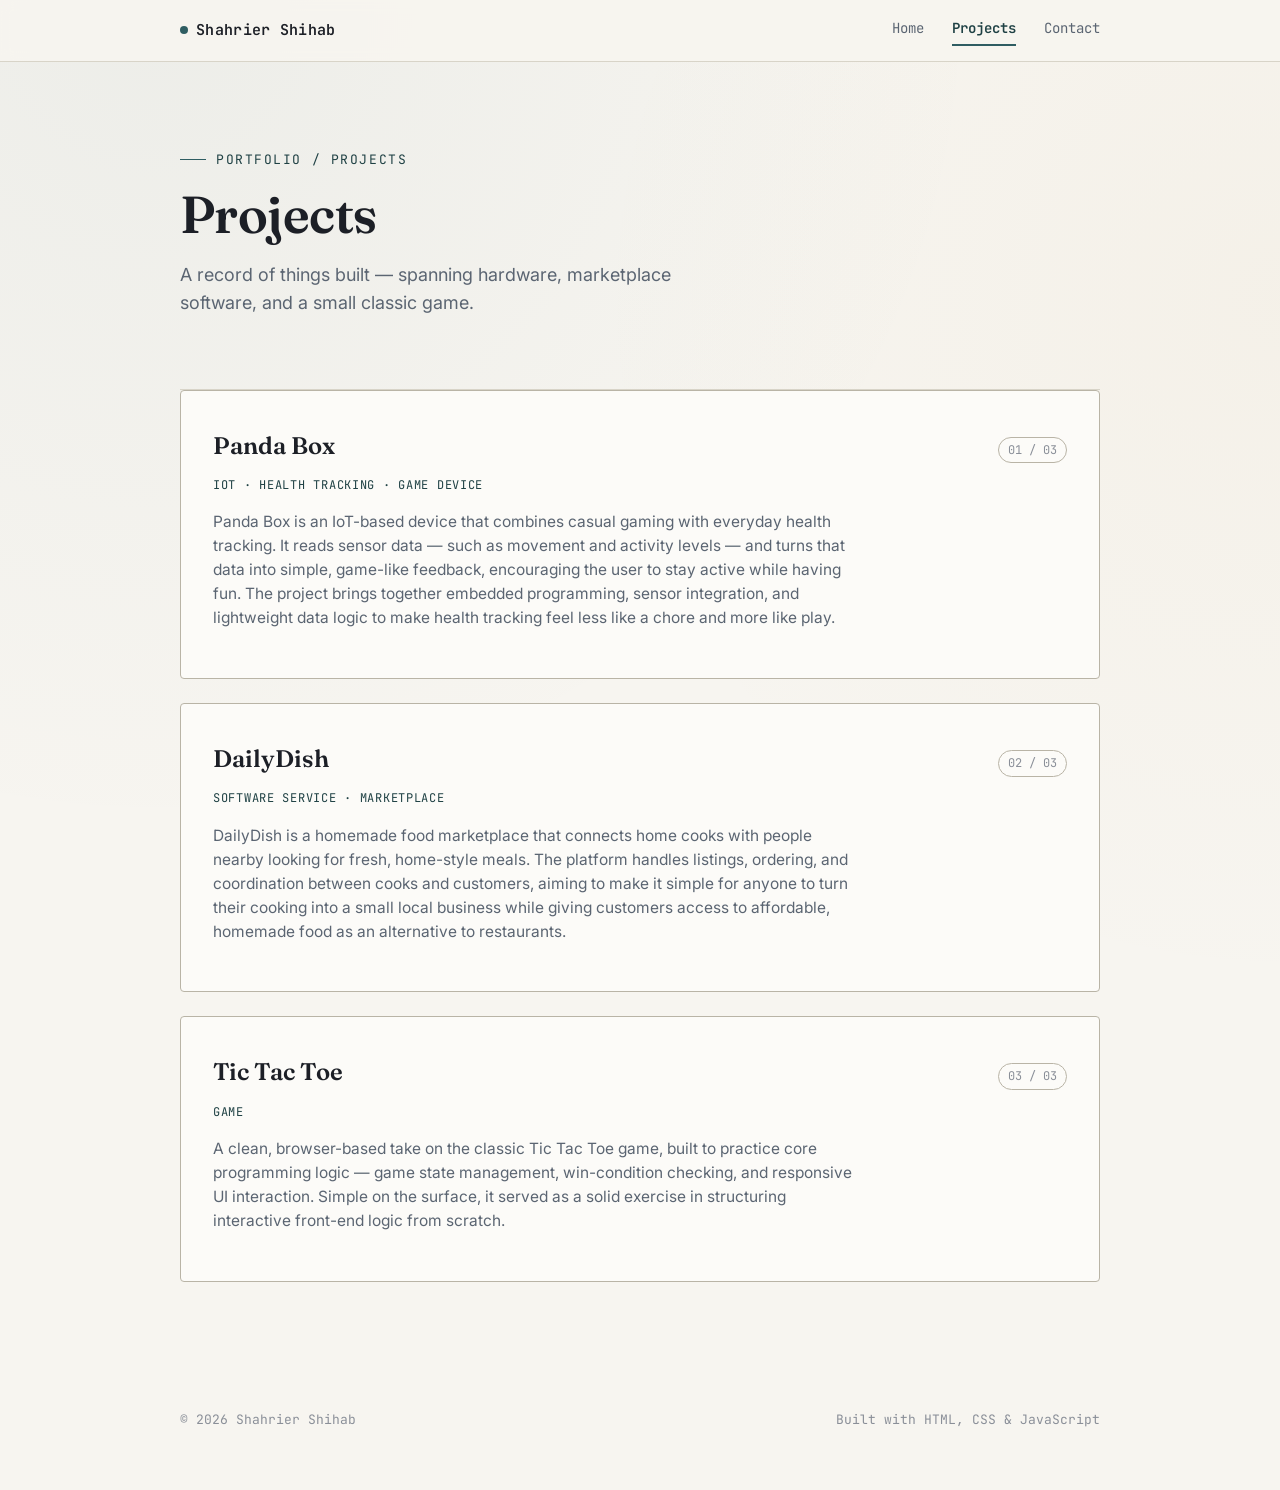
==== projects.html @ 8d582273 "Add files via upload" ====
<!DOCTYPE html>
<html lang="en">
<head>
<meta charset="UTF-8">
<meta name="viewport" content="width=device-width, initial-scale=1.0">
<title>Projects — Shahrier Shihab</title>
<meta name="description" content="Projects by Shahrier Shihab, including Panda Box, DailyDish, and Tic Tac Toe.">
<link rel="stylesheet" href="style.css">
</head>
<body>

<header class="site-header">
  <div class="wrap nav-row">
    <div class="brand"><span class="dot"></span>Shahrier Shihab</div>
    <nav class="links">
      <a href="index.html">Home</a>
      <a href="projects.html" class="active">Projects</a>
      <a href="index.html#contact">Contact</a>
    </nav>
  </div>
</header>

<main>

  <section class="hero wrap" style="padding-bottom: 40px;">
    <p class="eyebrow">Portfolio / Projects</p>
    <h1 class="name" style="font-size: clamp(34px, 5vw, 52px);">Projects</h1>
    <p class="tagline">A record of things built — spanning hardware, marketplace software, and a small classic game.</p>
  </section>

  <section class="section wrap" id="panda-box" style="border-bottom: none; padding-top: 0;">

    <div class="project-card">
      <div class="project-card-head">
        <h3 class="project-title">Panda Box</h3>
        <span class="project-id">01 / 03</span>
      </div>
      <p class="project-kind">IoT · Health Tracking · Game Device</p>
      <p class="project-desc">
        Panda Box is an IoT-based device that combines casual gaming with everyday health tracking. It reads
        sensor data — such as movement and activity levels — and turns that data into simple, game-like feedback,
        encouraging the user to stay active while having fun. The project brings together embedded programming,
        sensor integration, and lightweight data logic to make health tracking feel less like a chore and more
        like play.
      </p>
    </div>

    <div class="project-card" id="dailydish">
      <div class="project-card-head">
        <h3 class="project-title">DailyDish</h3>
        <span class="project-id">02 / 03</span>
      </div>
      <p class="project-kind">Software Service · Marketplace</p>
      <p class="project-desc">
        DailyDish is a homemade food marketplace that connects home cooks with people nearby looking for
        fresh, home-style meals. The platform handles listings, ordering, and coordination between cooks and
        customers, aiming to make it simple for anyone to turn their cooking into a small local business while
        giving customers access to affordable, homemade food as an alternative to restaurants.
      </p>
    </div>

    <div class="project-card" id="tic-tac-toe">
      <div class="project-card-head">
        <h3 class="project-title">Tic Tac Toe</h3>
        <span class="project-id">03 / 03</span>
      </div>
      <p class="project-kind">Game</p>
      <p class="project-desc">
        A clean, browser-based take on the classic Tic Tac Toe game, built to practice core programming logic —
        game state management, win-condition checking, and responsive UI interaction. Simple on the surface, it
        served as a solid exercise in structuring interactive front-end logic from scratch.
      </p>
    </div>

  </section>

</main>

<footer class="site-footer wrap">
  <span>© 2026 Shahrier Shihab</span>
  <span>Built with HTML, CSS &amp; JavaScript</span>
</footer>

<script src="script.js"></script>
</body>
</html>
---- style.css ----
/* ============================================
   Shahrier Shihab — Portfolio
   Theme: "Ledger" — an academic transcript /
   engineer's notebook aesthetic. Light, paper-toned,
   grid-ruled, with monospace used for data (grades,
   tags, contact figures) and a warm serif for headings.
   ============================================ */

@import url('https://fonts.googleapis.com/css2?family=Fraunces:opsz,wght@9..144,400;9..144,500;9..144,600;9..144,700&family=Inter:wght@400;500;600&family=JetBrains+Mono:wght@400;500;600&display=swap');

:root {
  --paper: #F7F5F0;
  --paper-raised: #FCFBF8;
  --ink: #1C1F26;
  --muted: #5B6572;
  --faint: #8A8F98;
  --accent: #2F5D62;
  --accent-deep: #1F4144;
  --accent-soft: #DCE8E6;
  --gold: #B8862E;
  --line: #D8D4C8;
  --line-strong: #B9B4A6;

  --font-display: 'Fraunces', serif;
  --font-body: 'Inter', sans-serif;
  --font-mono: 'JetBrains Mono', monospace;
}

* { box-sizing: border-box; }

html {
  scroll-behavior: smooth;
}

body {
  margin: 0;
  background-color: var(--paper);
  color: var(--ink);
  font-family: var(--font-body);
  line-height: 1.55;
  background-image:
    radial-gradient(circle at 12% 0%, rgba(47, 93, 98, 0.05), transparent 45%),
    radial-gradient(circle at 100% 20%, rgba(184, 134, 46, 0.04), transparent 40%);
  background-repeat: no-repeat;
}

@media (prefers-reduced-motion: reduce) {
  * { animation-duration: 0.001ms !important; animation-iteration-count: 1 !important; transition-duration: 0.001ms !important; scroll-behavior: auto !important; }
}

a { color: inherit; text-decoration: none; }

.wrap {
  max-width: 920px;
  margin: 0 auto;
  padding: 0 32px;
}

/* ---------- Header / Nav ---------- */

header.site-header {
  position: sticky;
  top: 0;
  z-index: 50;
  background: rgba(247, 245, 240, 0.88);
  backdrop-filter: blur(6px);
  border-bottom: 1px solid var(--line);
}

.nav-row {
  display: flex;
  align-items: center;
  justify-content: space-between;
  padding: 18px 0;
}

.brand {
  font-family: var(--font-mono);
  font-size: 15px;
  font-weight: 600;
  letter-spacing: 0.02em;
  display: flex;
  align-items: center;
  gap: 8px;
}
.brand .dot {
  width: 8px;
  height: 8px;
  border-radius: 50%;
  background: var(--accent);
  display: inline-block;
}

nav.links {
  display: flex;
  gap: 28px;
  font-family: var(--font-mono);
  font-size: 14px;
}
nav.links a {
  color: var(--muted);
  position: relative;
  padding-bottom: 3px;
  transition: color 0.15s ease;
}
nav.links a:hover,
nav.links a:focus-visible { color: var(--ink); }
nav.links a.active { color: var(--accent-deep); font-weight: 600; }
nav.links a.active::after {
  content: "";
  position: absolute;
  left: 0; right: 0; bottom: -3px;
  height: 2px;
  background: var(--accent);
}
nav.links a:focus-visible {
  outline: 2px solid var(--accent);
  outline-offset: 3px;
  border-radius: 2px;
}

/* ---------- Hero ---------- */

.hero {
  padding: 88px 0 64px;
  border-bottom: 1px solid var(--line);
}

.hero-grid {
  display: grid;
  grid-template-columns: 1fr 220px;
  gap: 48px;
  align-items: center;
}

.hero-photo-wrap {
  justify-self: end;
}

.hero-photo {
  width: 200px;
  height: 200px;
  border-radius: 6px;
  overflow: hidden;
  border: 1px solid var(--line-strong);
  background: var(--accent-soft);
}

.hero-photo img {
  width: 100%;
  height: 100%;
  object-fit: cover;
  display: block;
}

.avatar-placeholder {
  width: 100%;
  height: 100%;
  display: flex;
  align-items: center;
  justify-content: center;
  font-family: var(--font-display);
  font-size: 64px;
  font-weight: 600;
  color: var(--accent-deep);
  background: linear-gradient(160deg, var(--accent-soft), var(--paper-raised));
}

@media (max-width: 760px) {
  .hero-grid {
    grid-template-columns: 1fr;
  }
  .hero-photo-wrap {
    justify-self: start;
    order: -1;
    margin-bottom: 24px;
  }
  .hero-photo {
    width: 140px;
    height: 140px;
  }
  .avatar-placeholder { font-size: 44px; }
}

.eyebrow {
  font-family: var(--font-mono);
  font-size: 13px;
  color: var(--accent-deep);
  text-transform: uppercase;
  letter-spacing: 0.12em;
  margin: 0 0 18px;
  display: flex;
  align-items: center;
  gap: 10px;
}
.eyebrow::before {
  content: "";
  width: 26px;
  height: 1px;
  background: var(--accent);
  display: inline-block;
}

h1.name {
  font-family: var(--font-display);
  font-size: clamp(42px, 6vw, 68px);
  font-weight: 600;
  line-height: 1.02;
  margin: 0 0 20px;
  letter-spacing: -0.01em;
}

.tagline {
  font-size: 18px;
  color: var(--muted);
  max-width: 560px;
  margin: 0 0 32px;
}

.hero-actions {
  display: flex;
  gap: 14px;
  flex-wrap: wrap;
}

.btn {
  font-family: var(--font-mono);
  font-size: 14px;
  padding: 12px 22px;
  border-radius: 3px;
  border: 1px solid var(--line-strong);
  transition: all 0.15s ease;
  display: inline-flex;
  align-items: center;
  gap: 8px;
}
.btn.primary {
  background: var(--accent-deep);
  color: var(--paper-raised);
  border-color: var(--accent-deep);
}
.btn.primary:hover { background: var(--accent); }
.btn.ghost:hover { border-color: var(--ink); background: var(--paper-raised); }

/* ---------- Section headers ---------- */

.section {
  padding: 64px 0;
  border-bottom: 1px solid var(--line);
}
.section:last-of-type { border-bottom: none; }

.section-head {
  display: flex;
  align-items: baseline;
  gap: 14px;
  margin-bottom: 32px;
}

.section-index {
  font-family: var(--font-mono);
  font-size: 13px;
  color: var(--faint);
}

h2.section-title {
  font-family: var(--font-display);
  font-size: 30px;
  font-weight: 600;
  margin: 0;
}

/* ---------- Education / Transcript ledger ---------- */

.ledger {
  border: 1px solid var(--line-strong);
  background: var(--paper-raised);
  border-radius: 4px;
  overflow: hidden;
}

.ledger-row {
  display: grid;
  grid-template-columns: 100px 1fr 110px 90px;
  gap: 20px;
  padding: 22px 24px;
  align-items: center;
}
.ledger-row + .ledger-row {
  border-top: 1px solid var(--line);
}
.ledger-row.head {
  font-family: var(--font-mono);
  font-size: 11px;
  text-transform: uppercase;
  letter-spacing: 0.08em;
  color: var(--faint);
  background: var(--accent-soft);
  padding-top: 14px;
  padding-bottom: 14px;
}

.ledger-tag {
  font-family: var(--font-mono);
  font-size: 13px;
  font-weight: 600;
  color: var(--accent-deep);
}

.ledger-main .institute {
  font-weight: 500;
  font-size: 16px;
}
.ledger-main .year {
  font-family: var(--font-mono);
  font-size: 13px;
  color: var(--faint);
  margin-top: 2px;
}

.ledger-result {
  font-family: var(--font-mono);
  font-size: 15px;
  font-weight: 600;
  color: var(--ink);
}
.ledger-result .label {
  display: block;
  font-family: var(--font-mono);
  font-size: 10px;
  font-weight: 400;
  color: var(--faint);
  text-transform: uppercase;
  letter-spacing: 0.06em;
}

.ledger-bar {
  height: 6px;
  border-radius: 3px;
  background: var(--line);
  overflow: hidden;
}
.ledger-bar span {
  display: block;
  height: 100%;
  background: var(--accent);
  border-radius: 3px;
}

/* ---------- Skills ---------- */

.skill-grid {
  display: flex;
  flex-wrap: wrap;
  gap: 12px;
}

.skill-chip {
  font-family: var(--font-mono);
  font-size: 14px;
  padding: 10px 16px;
  border: 1px solid var(--line-strong);
  border-radius: 3px;
  background: var(--paper-raised);
  color: var(--ink);
  display: inline-flex;
  align-items: center;
  gap: 8px;
  transition: transform 0.15s ease, border-color 0.15s ease;
}
.skill-chip:hover { border-color: var(--accent); transform: translateY(-2px); }
.skill-chip .bracket { color: var(--accent); }

/* ---------- Projects (index preview) ---------- */

.project-preview-list {
  display: flex;
  flex-direction: column;
  gap: 1px;
  border: 1px solid var(--line-strong);
  border-radius: 4px;
  overflow: hidden;
  background: var(--line);
}
.project-preview-row {
  background: var(--paper-raised);
  padding: 20px 24px;
  display: flex;
  align-items: center;
  justify-content: space-between;
  gap: 20px;
  transition: background 0.15s ease;
}
.project-preview-row:hover { background: var(--accent-soft); }
.project-preview-row .file {
  font-family: var(--font-mono);
  font-size: 13px;
  color: var(--faint);
}
.project-preview-row .name {
  font-weight: 600;
  font-size: 16px;
  margin-left: 6px;
  color: var(--ink);
}
.project-preview-row .arrow {
  font-family: var(--font-mono);
  color: var(--accent);
}

/* ---------- Project cards (projects page) ---------- */

.project-card {
  border: 1px solid var(--line-strong);
  background: var(--paper-raised);
  border-radius: 4px;
  padding: 32px;
  margin-bottom: 24px;
}

.project-card-head {
  display: flex;
  align-items: baseline;
  justify-content: space-between;
  gap: 16px;
  margin-bottom: 8px;
  flex-wrap: wrap;
}

.project-id {
  font-family: var(--font-mono);
  font-size: 12px;
  color: var(--faint);
  border: 1px solid var(--line-strong);
  padding: 3px 9px;
  border-radius: 20px;
}

h3.project-title {
  font-family: var(--font-display);
  font-size: 24px;
  font-weight: 600;
  margin: 4px 0 4px;
}

.project-kind {
  font-family: var(--font-mono);
  font-size: 12px;
  color: var(--accent-deep);
  text-transform: uppercase;
  letter-spacing: 0.06em;
  margin: 0 0 16px;
}

.project-desc {
  color: var(--muted);
  font-size: 15.5px;
  max-width: 640px;
}

/* ---------- Contact ---------- */

.contact-grid {
  display: grid;
  grid-template-columns: repeat(auto-fit, minmax(220px, 1fr));
  gap: 16px;
}

.contact-card {
  border: 1px solid var(--line-strong);
  background: var(--paper-raised);
  border-radius: 4px;
  padding: 20px 22px;
  transition: border-color 0.15s ease, transform 0.15s ease;
}
.contact-card:hover { border-color: var(--accent); transform: translateY(-2px); }

.contact-card .label {
  font-family: var(--font-mono);
  font-size: 11px;
  text-transform: uppercase;
  letter-spacing: 0.08em;
  color: var(--faint);
  margin-bottom: 6px;
}
.contact-card .value {
  font-family: var(--font-mono);
  font-size: 15px;
  font-weight: 500;
  color: var(--ink);
  word-break: break-word;
}

/* ---------- Footer ---------- */

footer.site-footer {
  padding: 40px 0 60px;
  font-family: var(--font-mono);
  font-size: 13px;
  color: var(--faint);
  display: flex;
  justify-content: space-between;
  flex-wrap: wrap;
  gap: 10px;
}

/* ---------- Responsive ---------- */

@media (max-width: 640px) {
  .wrap { padding: 0 20px; }
  .ledger-row {
    grid-template-columns: 1fr;
    gap: 8px;
  }
  .ledger-row.head { display: none; }
  .ledger-tag { font-size: 12px; }
  .hero { padding: 64px 0 48px; }
  nav.links { gap: 16px; font-size: 13px; }
}
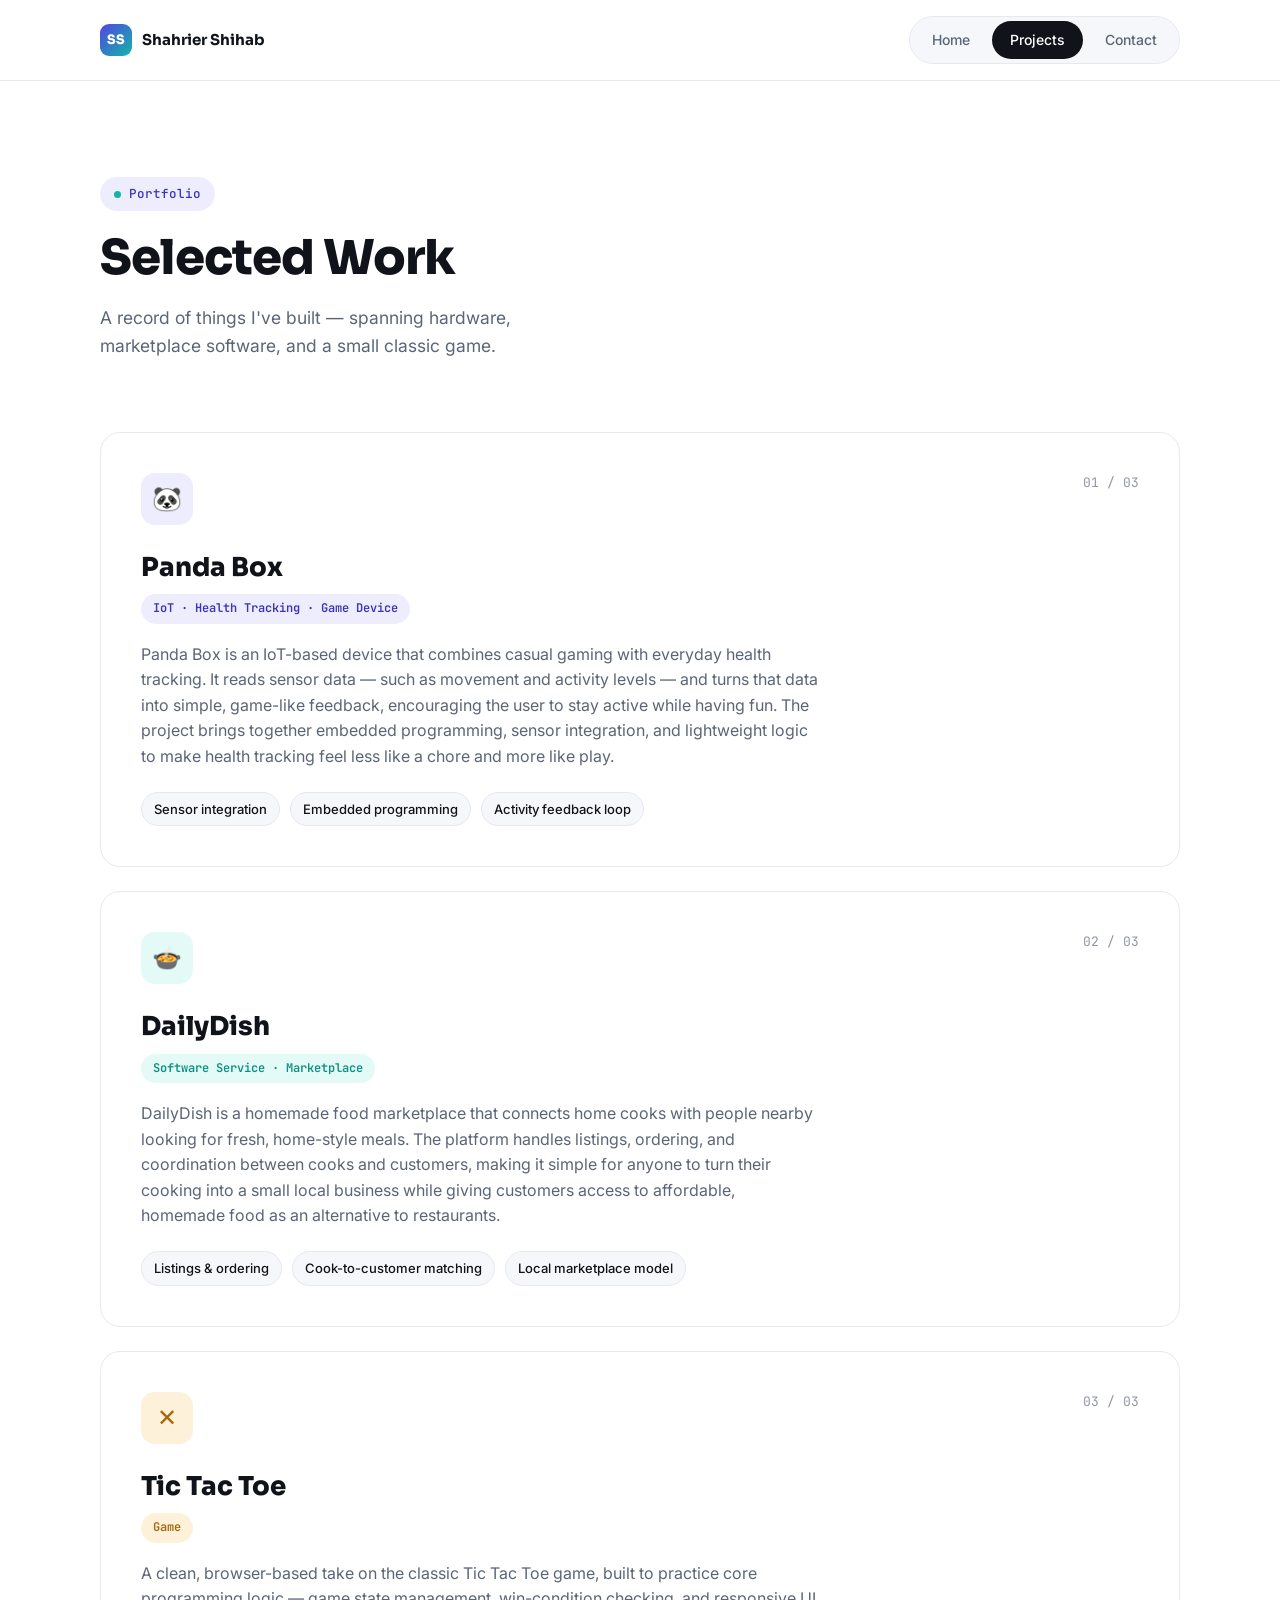
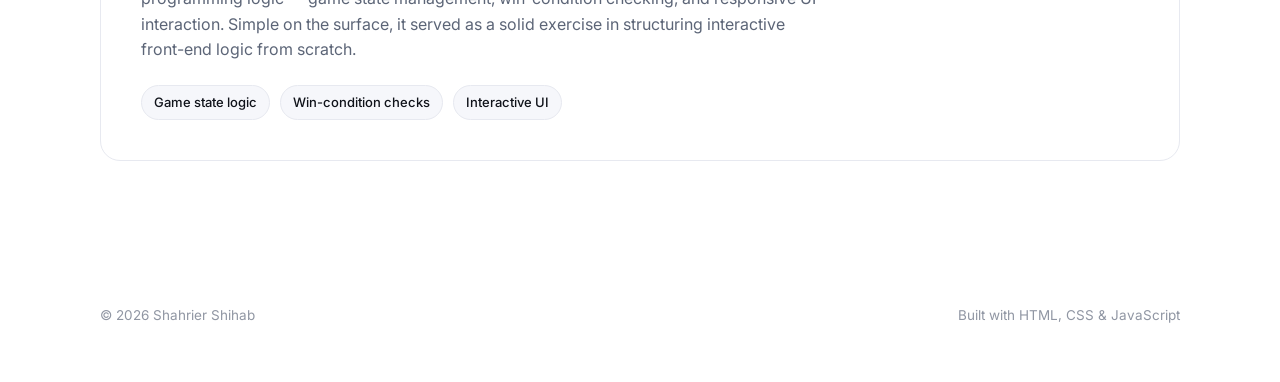
==== commit a287696c: "Add files via upload" ====
--- a/projects.html
+++ b/projects.html
@@ -11,7 +11,7 @@
 
 <header class="site-header">
   <div class="wrap nav-row">
-    <div class="brand"><span class="dot"></span>Shahrier Shihab</div>
+    <div class="brand"><span class="mark">SS</span>Shahrier Shihab</div>
     <nav class="links">
       <a href="index.html">Home</a>
       <a href="projects.html" class="active">Projects</a>
@@ -22,54 +22,71 @@
 
 <main>
 
-  <section class="hero wrap" style="padding-bottom: 40px;">
-    <p class="eyebrow">Portfolio / Projects</p>
-    <h1 class="name" style="font-size: clamp(34px, 5vw, 52px);">Projects</h1>
-    <p class="tagline">A record of things built — spanning hardware, marketplace software, and a small classic game.</p>
+  <section class="hero wrap" style="padding-bottom: 24px;">
+    <span class="eyebrow"><span class="pulse"></span>Portfolio</span>
+    <h1 class="name" style="font-size: clamp(32px, 4.5vw, 48px);">Selected Work</h1>
+    <p class="tagline">A record of things I've built — spanning hardware, marketplace software, and a small classic game.</p>
   </section>
 
-  <section class="section wrap" id="panda-box" style="border-bottom: none; padding-top: 0;">
+  <section class="section wrap" style="padding-top: 16px;">
 
-    <div class="project-card">
-      <div class="project-card-head">
-        <h3 class="project-title">Panda Box</h3>
-        <span class="project-id">01 / 03</span>
+    <div class="case-card theme-violet" id="panda-box">
+      <div class="case-top">
+        <div class="case-icon">🐼</div>
+        <span class="case-index">01 / 03</span>
       </div>
-      <p class="project-kind">IoT · Health Tracking · Game Device</p>
-      <p class="project-desc">
+      <h3 class="case-title">Panda Box</h3>
+      <span class="case-tag">IoT · Health Tracking · Game Device</span>
+      <p class="case-desc">
         Panda Box is an IoT-based device that combines casual gaming with everyday health tracking. It reads
         sensor data — such as movement and activity levels — and turns that data into simple, game-like feedback,
         encouraging the user to stay active while having fun. The project brings together embedded programming,
-        sensor integration, and lightweight data logic to make health tracking feel less like a chore and more
-        like play.
+        sensor integration, and lightweight logic to make health tracking feel less like a chore and more like play.
       </p>
+      <div class="case-highlights">
+        <span>Sensor integration</span>
+        <span>Embedded programming</span>
+        <span>Activity feedback loop</span>
+      </div>
     </div>
 
-    <div class="project-card" id="dailydish">
-      <div class="project-card-head">
-        <h3 class="project-title">DailyDish</h3>
-        <span class="project-id">02 / 03</span>
+    <div class="case-card theme-teal" id="dailydish">
+      <div class="case-top">
+        <div class="case-icon">🍲</div>
+        <span class="case-index">02 / 03</span>
       </div>
-      <p class="project-kind">Software Service · Marketplace</p>
-      <p class="project-desc">
+      <h3 class="case-title">DailyDish</h3>
+      <span class="case-tag">Software Service · Marketplace</span>
+      <p class="case-desc">
         DailyDish is a homemade food marketplace that connects home cooks with people nearby looking for
         fresh, home-style meals. The platform handles listings, ordering, and coordination between cooks and
-        customers, aiming to make it simple for anyone to turn their cooking into a small local business while
-        giving customers access to affordable, homemade food as an alternative to restaurants.
+        customers, making it simple for anyone to turn their cooking into a small local business while giving
+        customers access to affordable, homemade food as an alternative to restaurants.
       </p>
+      <div class="case-highlights">
+        <span>Listings &amp; ordering</span>
+        <span>Cook-to-customer matching</span>
+        <span>Local marketplace model</span>
+      </div>
     </div>
 
-    <div class="project-card" id="tic-tac-toe">
-      <div class="project-card-head">
-        <h3 class="project-title">Tic Tac Toe</h3>
-        <span class="project-id">03 / 03</span>
+    <div class="case-card theme-amber" id="tic-tac-toe">
+      <div class="case-top">
+        <div class="case-icon">✕</div>
+        <span class="case-index">03 / 03</span>
       </div>
-      <p class="project-kind">Game</p>
-      <p class="project-desc">
+      <h3 class="case-title">Tic Tac Toe</h3>
+      <span class="case-tag">Game</span>
+      <p class="case-desc">
         A clean, browser-based take on the classic Tic Tac Toe game, built to practice core programming logic —
         game state management, win-condition checking, and responsive UI interaction. Simple on the surface, it
         served as a solid exercise in structuring interactive front-end logic from scratch.
       </p>
+      <div class="case-highlights">
+        <span>Game state logic</span>
+        <span>Win-condition checks</span>
+        <span>Interactive UI</span>
+      </div>
     </div>
 
   </section>
--- a/style.css
+++ b/style.css
@@ -1,47 +1,45 @@
 /* ============================================
    Shahrier Shihab — Portfolio
-   Theme: "Ledger" — an academic transcript /
-   engineer's notebook aesthetic. Light, paper-toned,
-   grid-ruled, with monospace used for data (grades,
-   tags, contact figures) and a warm serif for headings.
+   Direction: modern, confident, light-themed —
+   bold grotesk display type, a violet→teal duotone
+   accent, floating skill badges around the hero
+   photo, and clean elevated cards throughout.
    ============================================ */
 
-@import url('https://fonts.googleapis.com/css2?family=Fraunces:opsz,wght@9..144,400;9..144,500;9..144,600;9..144,700&family=Inter:wght@400;500;600&family=JetBrains+Mono:wght@400;500;600&display=swap');
+@import url('https://fonts.googleapis.com/css2?family=Sora:wght@400;500;600;700;800&family=Inter:wght@400;500;600;700&family=JetBrains+Mono:wght@400;500;600&display=swap');
 
 :root {
-  --paper: #F7F5F0;
-  --paper-raised: #FCFBF8;
-  --ink: #1C1F26;
-  --muted: #5B6572;
-  --faint: #8A8F98;
-  --accent: #2F5D62;
-  --accent-deep: #1F4144;
-  --accent-soft: #DCE8E6;
-  --gold: #B8862E;
-  --line: #D8D4C8;
-  --line-strong: #B9B4A6;
-
-  --font-display: 'Fraunces', serif;
+  --bg: #FFFFFF;
+  --bg-alt: #F6F7FB;
+  --ink: #10131A;
+  --muted: #5C6577;
+  --faint: #9096A3;
+  --accent: #5046E4;
+  --accent-ink: #3B33B8;
+  --accent-soft: #EEEDFD;
+  --teal: #12B5A6;
+  --teal-soft: #E4FAF6;
+  --line: #E7E9F0;
+  --line-strong: #D4D7E2;
+  --shadow-sm: 0 2px 8px rgba(16, 19, 26, 0.05);
+  --shadow-md: 0 12px 32px rgba(80, 70, 228, 0.10);
+  --shadow-lg: 0 24px 60px rgba(16, 19, 26, 0.10);
+
+  --font-display: 'Sora', sans-serif;
   --font-body: 'Inter', sans-serif;
   --font-mono: 'JetBrains Mono', monospace;
 }
 
 * { box-sizing: border-box; }
-
-html {
-  scroll-behavior: smooth;
-}
+html { scroll-behavior: smooth; }
 
 body {
   margin: 0;
-  background-color: var(--paper);
+  background: var(--bg);
   color: var(--ink);
   font-family: var(--font-body);
-  line-height: 1.55;
-  background-image:
-    radial-gradient(circle at 12% 0%, rgba(47, 93, 98, 0.05), transparent 45%),
-    radial-gradient(circle at 100% 20%, rgba(184, 134, 46, 0.04), transparent 40%);
-  background-repeat: no-repeat;
+  line-height: 1.6;
+  -webkit-font-smoothing: antialiased;
 }
 
 @media (prefers-reduced-motion: reduce) {
@@ -49,9 +47,10 @@
 }
 
 a { color: inherit; text-decoration: none; }
+img { max-width: 100%; display: block; }
 
 .wrap {
-  max-width: 920px;
+  max-width: 1080px;
   margin: 0 auto;
   padding: 0 32px;
 }
@@ -62,8 +61,8 @@
   position: sticky;
   top: 0;
   z-index: 50;
-  background: rgba(247, 245, 240, 0.88);
-  backdrop-filter: blur(6px);
+  background: rgba(255, 255, 255, 0.72);
+  backdrop-filter: blur(10px);
   border-bottom: 1px solid var(--line);
 }
 
@@ -71,149 +70,138 @@
   display: flex;
   align-items: center;
   justify-content: space-between;
-  padding: 18px 0;
+  padding: 16px 0;
 }
 
 .brand {
-  font-family: var(--font-mono);
+  display: flex;
+  align-items: center;
+  gap: 10px;
+  font-family: var(--font-display);
+  font-weight: 700;
   font-size: 15px;
-  font-weight: 600;
-  letter-spacing: 0.02em;
-  display: flex;
-  align-items: center;
-  gap: 8px;
-}
-.brand .dot {
-  width: 8px;
-  height: 8px;
-  border-radius: 50%;
-  background: var(--accent);
-  display: inline-block;
+}
+.brand .mark {
+  width: 32px;
+  height: 32px;
+  border-radius: 9px;
+  background: linear-gradient(135deg, var(--accent), var(--teal));
+  color: #fff;
+  display: flex;
+  align-items: center;
+  justify-content: center;
+  font-size: 13px;
+  font-weight: 800;
+  letter-spacing: -0.02em;
 }
 
 nav.links {
   display: flex;
-  gap: 28px;
-  font-family: var(--font-mono);
+  align-items: center;
+  gap: 4px;
+  background: var(--bg-alt);
+  border: 1px solid var(--line);
+  border-radius: 100px;
+  padding: 4px;
   font-size: 14px;
+  font-weight: 500;
 }
 nav.links a {
   color: var(--muted);
-  position: relative;
-  padding-bottom: 3px;
-  transition: color 0.15s ease;
-}
-nav.links a:hover,
-nav.links a:focus-visible { color: var(--ink); }
-nav.links a.active { color: var(--accent-deep); font-weight: 600; }
-nav.links a.active::after {
-  content: "";
-  position: absolute;
-  left: 0; right: 0; bottom: -3px;
-  height: 2px;
-  background: var(--accent);
+  padding: 8px 18px;
+  border-radius: 100px;
+  transition: color 0.15s ease, background 0.15s ease;
+}
+nav.links a:hover { color: var(--ink); }
+nav.links a.active {
+  color: #fff;
+  background: var(--ink);
 }
 nav.links a:focus-visible {
   outline: 2px solid var(--accent);
-  outline-offset: 3px;
-  border-radius: 2px;
-}
+  outline-offset: 2px;
+}
+
+/* ---------- Buttons ---------- */
+
+.btn {
+  font-family: var(--font-body);
+  font-weight: 600;
+  font-size: 14.5px;
+  padding: 13px 24px;
+  border-radius: 10px;
+  display: inline-flex;
+  align-items: center;
+  gap: 8px;
+  transition: transform 0.15s ease, box-shadow 0.15s ease, background 0.15s ease;
+  border: 1px solid transparent;
+}
+.btn.primary {
+  background: linear-gradient(135deg, var(--accent), #6E63EE);
+  color: #fff;
+  box-shadow: var(--shadow-md);
+}
+.btn.primary:hover { transform: translateY(-2px); box-shadow: 0 16px 40px rgba(80,70,228,0.22); }
+.btn.ghost {
+  background: var(--bg);
+  border-color: var(--line-strong);
+  color: var(--ink);
+}
+.btn.ghost:hover { border-color: var(--ink); transform: translateY(-2px); }
+.btn:focus-visible { outline: 2px solid var(--accent); outline-offset: 3px; }
 
 /* ---------- Hero ---------- */
 
 .hero {
-  padding: 88px 0 64px;
-  border-bottom: 1px solid var(--line);
+  padding: 96px 0 72px;
 }
 
 .hero-grid {
   display: grid;
-  grid-template-columns: 1fr 220px;
-  gap: 48px;
-  align-items: center;
-}
-
-.hero-photo-wrap {
-  justify-self: end;
-}
-
-.hero-photo {
-  width: 200px;
-  height: 200px;
-  border-radius: 6px;
-  overflow: hidden;
-  border: 1px solid var(--line-strong);
+  grid-template-columns: 1.15fr 0.85fr;
+  gap: 56px;
+  align-items: center;
+}
+
+.eyebrow {
+  display: inline-flex;
+  align-items: center;
+  gap: 8px;
+  font-family: var(--font-mono);
+  font-size: 12.5px;
+  font-weight: 500;
+  color: var(--accent-ink);
   background: var(--accent-soft);
-}
-
-.hero-photo img {
-  width: 100%;
-  height: 100%;
-  object-fit: cover;
-  display: block;
-}
-
-.avatar-placeholder {
-  width: 100%;
-  height: 100%;
-  display: flex;
-  align-items: center;
-  justify-content: center;
-  font-family: var(--font-display);
-  font-size: 64px;
-  font-weight: 600;
-  color: var(--accent-deep);
-  background: linear-gradient(160deg, var(--accent-soft), var(--paper-raised));
-}
-
-@media (max-width: 760px) {
-  .hero-grid {
-    grid-template-columns: 1fr;
-  }
-  .hero-photo-wrap {
-    justify-self: start;
-    order: -1;
-    margin-bottom: 24px;
-  }
-  .hero-photo {
-    width: 140px;
-    height: 140px;
-  }
-  .avatar-placeholder { font-size: 44px; }
-}
-
-.eyebrow {
-  font-family: var(--font-mono);
-  font-size: 13px;
-  color: var(--accent-deep);
-  text-transform: uppercase;
-  letter-spacing: 0.12em;
-  margin: 0 0 18px;
-  display: flex;
-  align-items: center;
-  gap: 10px;
-}
-.eyebrow::before {
-  content: "";
-  width: 26px;
-  height: 1px;
-  background: var(--accent);
+  padding: 7px 14px;
+  border-radius: 100px;
+  margin: 0 0 22px;
+}
+.eyebrow .pulse {
+  width: 7px; height: 7px;
+  border-radius: 50%;
+  background: var(--teal);
   display: inline-block;
 }
 
 h1.name {
   font-family: var(--font-display);
-  font-size: clamp(42px, 6vw, 68px);
-  font-weight: 600;
-  line-height: 1.02;
+  font-size: clamp(38px, 5vw, 60px);
+  font-weight: 800;
+  line-height: 1.05;
+  letter-spacing: -0.02em;
   margin: 0 0 20px;
-  letter-spacing: -0.01em;
+}
+h1.name .accent-text {
+  background: linear-gradient(100deg, var(--accent), var(--teal));
+  -webkit-background-clip: text;
+  background-clip: text;
+  color: transparent;
 }
 
 .tagline {
-  font-size: 18px;
+  font-size: 17.5px;
   color: var(--muted);
-  max-width: 560px;
+  max-width: 480px;
   margin: 0 0 32px;
 }
 
@@ -223,280 +211,416 @@
   flex-wrap: wrap;
 }
 
-.btn {
-  font-family: var(--font-mono);
-  font-size: 14px;
-  padding: 12px 22px;
+/* ---------- Hero photo + floating badges ---------- */
+
+.hero-photo-wrap {
+  position: relative;
+  width: 100%;
+  max-width: 320px;
+  margin: 0 auto;
+}
+
+.blob {
+  position: absolute;
+  inset: -30px;
+  z-index: 0;
+  background: linear-gradient(160deg, var(--accent-soft), var(--teal-soft));
+  border-radius: 42% 58% 63% 37% / 41% 44% 56% 59%;
+  filter: blur(2px);
+  animation: blob-float 9s ease-in-out infinite;
+}
+
+@keyframes blob-float {
+  0%, 100% { border-radius: 42% 58% 63% 37% / 41% 44% 56% 59%; }
+  50% { border-radius: 58% 42% 40% 60% / 55% 60% 40% 45%; }
+}
+
+.hero-photo {
+  position: relative;
+  z-index: 1;
+  width: 100%;
+  aspect-ratio: 1 / 1;
+  border-radius: 28px;
+  overflow: hidden;
+  border: 1px solid rgba(255,255,255,0.6);
+  box-shadow: var(--shadow-lg);
+  background: var(--bg-alt);
+}
+.hero-photo img {
+  width: 100%; height: 100%;
+  object-fit: cover;
+}
+.avatar-placeholder {
+  width: 100%; height: 100%;
+  display: flex; align-items: center; justify-content: center;
+  font-family: var(--font-display);
+  font-size: 72px;
+  font-weight: 800;
+  color: #fff;
+  background: linear-gradient(135deg, var(--accent), var(--teal));
+}
+
+.floating-badge {
+  position: absolute;
+  z-index: 2;
+  display: flex;
+  align-items: center;
+  gap: 7px;
+  background: #fff;
+  border: 1px solid var(--line);
+  padding: 9px 14px;
+  border-radius: 100px;
+  font-family: var(--font-mono);
+  font-size: 12.5px;
+  font-weight: 500;
+  box-shadow: var(--shadow-md);
+  animation: badge-float 5s ease-in-out infinite;
+}
+.floating-badge .icon-dot {
+  width: 8px; height: 8px;
+  border-radius: 50%;
+}
+.badge-1 { top: -6%; left: -14%; animation-delay: 0s; }
+.badge-2 { bottom: 14%; right: -16%; animation-delay: 1.2s; }
+.badge-3 { bottom: -6%; left: 4%; animation-delay: 2.4s; }
+
+@keyframes badge-float {
+  0%, 100% { transform: translateY(0px); }
+  50% { transform: translateY(-8px); }
+}
+
+/* ---------- Stats bar ---------- */
+
+.stats-bar {
+  border-top: 1px solid var(--line);
+  border-bottom: 1px solid var(--line);
+  padding: 36px 0;
+}
+.stats-grid {
+  display: grid;
+  grid-template-columns: repeat(4, 1fr);
+  gap: 24px;
+}
+.stat .num {
+  font-family: var(--font-display);
+  font-size: 32px;
+  font-weight: 800;
+  color: var(--ink);
+}
+.stat .label {
+  font-size: 13.5px;
+  color: var(--muted);
+  margin-top: 4px;
+}
+
+/* ---------- Section headers ---------- */
+
+.section { padding: 80px 0; }
+.section.alt { background: var(--bg-alt); }
+
+.section-head { margin-bottom: 40px; }
+.section-eyebrow {
+  font-family: var(--font-mono);
+  font-size: 12.5px;
+  color: var(--teal);
+  font-weight: 600;
+  text-transform: uppercase;
+  letter-spacing: 0.08em;
+  margin: 0 0 10px;
+}
+h2.section-title {
+  font-family: var(--font-display);
+  font-size: 34px;
+  font-weight: 800;
+  letter-spacing: -0.01em;
+  margin: 0;
+}
+.section-sub {
+  color: var(--muted);
+  font-size: 16px;
+  max-width: 520px;
+  margin: 10px 0 0;
+}
+
+/* ---------- Education cards ---------- */
+
+.edu-grid {
+  display: grid;
+  grid-template-columns: repeat(2, 1fr);
+  gap: 20px;
+}
+
+.edu-card {
+  background: var(--bg);
+  border: 1px solid var(--line);
+  border-radius: 16px;
+  padding: 28px;
+  transition: transform 0.15s ease, box-shadow 0.15s ease, border-color 0.15s ease;
+}
+.edu-card:hover {
+  transform: translateY(-4px);
+  box-shadow: var(--shadow-md);
+  border-color: var(--line-strong);
+}
+.edu-top {
+  display: flex;
+  align-items: center;
+  justify-content: space-between;
+  margin-bottom: 18px;
+}
+.edu-level {
+  font-family: var(--font-mono);
+  font-size: 12px;
+  font-weight: 600;
+  color: var(--accent-ink);
+  background: var(--accent-soft);
+  padding: 5px 12px;
+  border-radius: 100px;
+}
+.edu-year {
+  font-family: var(--font-mono);
+  font-size: 12.5px;
+  color: var(--faint);
+}
+.edu-institute {
+  font-family: var(--font-display);
+  font-size: 19px;
+  font-weight: 700;
+  margin: 0 0 18px;
+}
+.edu-result-row {
+  display: flex;
+  align-items: baseline;
+  justify-content: space-between;
+  margin-bottom: 8px;
+}
+.edu-result-row .gpa {
+  font-family: var(--font-mono);
+  font-weight: 700;
+  font-size: 15px;
+}
+.edu-result-row .gpa-label {
+  font-size: 12.5px;
+  color: var(--faint);
+}
+.edu-bar { height: 7px; border-radius: 4px; background: var(--line); overflow: hidden; }
+.edu-bar span { display: block; height: 100%; border-radius: 4px; background: linear-gradient(90deg, var(--accent), var(--teal)); }
+
+/* ---------- Skills ---------- */
+
+.skills-columns {
+  display: grid;
+  grid-template-columns: repeat(2, 1fr);
+  gap: 20px;
+}
+.skill-group {
+  background: var(--bg);
+  border: 1px solid var(--line);
+  border-radius: 16px;
+  padding: 26px;
+}
+.skill-group h3 {
+  font-family: var(--font-display);
+  font-size: 15px;
+  font-weight: 700;
+  margin: 0 0 16px;
+  color: var(--muted);
+  text-transform: uppercase;
+  letter-spacing: 0.05em;
+}
+.skill-list { display: flex; flex-direction: column; gap: 4px; }
+.skill-item {
+  display: flex;
+  align-items: center;
+  gap: 12px;
+  padding: 12px 8px;
+  border-radius: 10px;
+  font-weight: 600;
+  font-size: 15px;
+  transition: background 0.15s ease, transform 0.15s ease;
+}
+.skill-item:hover { background: var(--bg-alt); transform: translateX(3px); }
+.skill-item .swatch {
+  width: 10px; height: 10px;
   border-radius: 3px;
-  border: 1px solid var(--line-strong);
-  transition: all 0.15s ease;
+  flex-shrink: 0;
+}
+
+/* ---------- Project preview cards (homepage) ---------- */
+
+.project-grid {
+  display: grid;
+  grid-template-columns: repeat(3, 1fr);
+  gap: 20px;
+}
+.project-mini-card {
+  background: var(--bg);
+  border: 1px solid var(--line);
+  border-radius: 16px;
+  padding: 26px;
+  transition: transform 0.15s ease, box-shadow 0.15s ease, border-color 0.15s ease;
+}
+.project-mini-card:hover {
+  transform: translateY(-5px);
+  box-shadow: var(--shadow-md);
+  border-color: var(--accent);
+}
+.mini-icon {
+  width: 44px; height: 44px;
+  border-radius: 12px;
+  display: flex; align-items: center; justify-content: center;
+  font-size: 20px;
+  margin-bottom: 18px;
+}
+.project-mini-card h3 {
+  font-family: var(--font-display);
+  font-size: 18px;
+  font-weight: 700;
+  margin: 0 0 8px;
+}
+.project-mini-card p {
+  font-size: 14.5px;
+  color: var(--muted);
+  margin: 0 0 18px;
+  line-height: 1.55;
+}
+.mini-link {
+  font-size: 13.5px;
+  font-weight: 600;
+  color: var(--accent-ink);
   display: inline-flex;
   align-items: center;
-  gap: 8px;
-}
-.btn.primary {
-  background: var(--accent-deep);
-  color: var(--paper-raised);
-  border-color: var(--accent-deep);
-}
-.btn.primary:hover { background: var(--accent); }
-.btn.ghost:hover { border-color: var(--ink); background: var(--paper-raised); }
-
-/* ---------- Section headers ---------- */
-
-.section {
-  padding: 64px 0;
-  border-bottom: 1px solid var(--line);
-}
-.section:last-of-type { border-bottom: none; }
-
-.section-head {
-  display: flex;
-  align-items: baseline;
-  gap: 14px;
-  margin-bottom: 32px;
-}
-
-.section-index {
+  gap: 5px;
+}
+
+/* ---------- Project case cards (projects page) ---------- */
+
+.case-card {
+  background: var(--bg);
+  border: 1px solid var(--line);
+  border-radius: 20px;
+  padding: 40px;
+  margin-bottom: 24px;
+  transition: box-shadow 0.15s ease, border-color 0.15s ease;
+}
+.case-card:hover { box-shadow: var(--shadow-md); border-color: var(--line-strong); }
+.case-top {
+  display: flex;
+  align-items: flex-start;
+  justify-content: space-between;
+  gap: 20px;
+  margin-bottom: 22px;
+  flex-wrap: wrap;
+}
+.case-icon {
+  width: 52px; height: 52px;
+  border-radius: 14px;
+  display: flex; align-items: center; justify-content: center;
+  font-size: 24px;
+}
+.case-index {
   font-family: var(--font-mono);
   font-size: 13px;
   color: var(--faint);
 }
-
-h2.section-title {
+h3.case-title {
+  font-family: var(--font-display);
+  font-size: 26px;
+  font-weight: 800;
+  margin: 18px 0 6px;
+}
+.case-tag {
+  display: inline-block;
+  font-family: var(--font-mono);
+  font-size: 12px;
+  font-weight: 600;
+  padding: 5px 12px;
+  border-radius: 100px;
+  margin-bottom: 18px;
+}
+.case-desc {
+  color: var(--muted);
+  font-size: 16px;
+  max-width: 680px;
+  margin: 0 0 22px;
+}
+.case-highlights {
+  display: flex;
+  flex-wrap: wrap;
+  gap: 10px;
+}
+.case-highlights span {
+  font-size: 13px;
+  font-weight: 500;
+  color: var(--ink);
+  background: var(--bg-alt);
+  border: 1px solid var(--line);
+  padding: 6px 12px;
+  border-radius: 100px;
+}
+
+/* Color themes per project */
+.theme-violet .mini-icon, .theme-violet .case-icon { background: var(--accent-soft); color: var(--accent-ink); }
+.theme-violet .case-tag { background: var(--accent-soft); color: var(--accent-ink); }
+.theme-teal .mini-icon, .theme-teal .case-icon { background: var(--teal-soft); color: #0E8F83; }
+.theme-teal .case-tag { background: var(--teal-soft); color: #0E8F83; }
+.theme-amber .mini-icon, .theme-amber .case-icon { background: #FDF1DA; color: #A6660A; }
+.theme-amber .case-tag { background: #FDF1DA; color: #A6660A; }
+
+/* ---------- Contact ---------- */
+
+.contact-band {
+  background: linear-gradient(135deg, var(--ink), #262B3D);
+  border-radius: 24px;
+  padding: 56px;
+  color: #fff;
+}
+.contact-band h2 {
   font-family: var(--font-display);
   font-size: 30px;
-  font-weight: 600;
-  margin: 0;
-}
-
-/* ---------- Education / Transcript ledger ---------- */
-
-.ledger {
-  border: 1px solid var(--line-strong);
-  background: var(--paper-raised);
-  border-radius: 4px;
-  overflow: hidden;
-}
-
-.ledger-row {
+  font-weight: 800;
+  margin: 0 0 10px;
+}
+.contact-band p {
+  color: rgba(255,255,255,0.65);
+  font-size: 16px;
+  margin: 0 0 32px;
+  max-width: 460px;
+}
+.contact-grid {
   display: grid;
-  grid-template-columns: 100px 1fr 110px 90px;
-  gap: 20px;
-  padding: 22px 24px;
-  align-items: center;
-}
-.ledger-row + .ledger-row {
-  border-top: 1px solid var(--line);
-}
-.ledger-row.head {
-  font-family: var(--font-mono);
-  font-size: 11px;
-  text-transform: uppercase;
-  letter-spacing: 0.08em;
-  color: var(--faint);
-  background: var(--accent-soft);
-  padding-top: 14px;
-  padding-bottom: 14px;
-}
-
-.ledger-tag {
-  font-family: var(--font-mono);
-  font-size: 13px;
-  font-weight: 600;
-  color: var(--accent-deep);
-}
-
-.ledger-main .institute {
-  font-weight: 500;
-  font-size: 16px;
-}
-.ledger-main .year {
-  font-family: var(--font-mono);
-  font-size: 13px;
-  color: var(--faint);
-  margin-top: 2px;
-}
-
-.ledger-result {
-  font-family: var(--font-mono);
-  font-size: 15px;
-  font-weight: 600;
-  color: var(--ink);
-}
-.ledger-result .label {
-  display: block;
-  font-family: var(--font-mono);
-  font-size: 10px;
-  font-weight: 400;
-  color: var(--faint);
+  grid-template-columns: repeat(3, 1fr);
+  gap: 16px;
+}
+.contact-card {
+  background: rgba(255,255,255,0.06);
+  border: 1px solid rgba(255,255,255,0.12);
+  border-radius: 14px;
+  padding: 20px 22px;
+  transition: background 0.15s ease, transform 0.15s ease;
+}
+.contact-card:hover { background: rgba(255,255,255,0.11); transform: translateY(-3px); }
+.contact-card .label {
+  font-family: var(--font-mono);
+  font-size: 11.5px;
   text-transform: uppercase;
   letter-spacing: 0.06em;
-}
-
-.ledger-bar {
-  height: 6px;
-  border-radius: 3px;
-  background: var(--line);
-  overflow: hidden;
-}
-.ledger-bar span {
-  display: block;
-  height: 100%;
-  background: var(--accent);
-  border-radius: 3px;
-}
-
-/* ---------- Skills ---------- */
-
-.skill-grid {
-  display: flex;
-  flex-wrap: wrap;
-  gap: 12px;
-}
-
-.skill-chip {
-  font-family: var(--font-mono);
-  font-size: 14px;
-  padding: 10px 16px;
-  border: 1px solid var(--line-strong);
-  border-radius: 3px;
-  background: var(--paper-raised);
-  color: var(--ink);
-  display: inline-flex;
-  align-items: center;
-  gap: 8px;
-  transition: transform 0.15s ease, border-color 0.15s ease;
-}
-.skill-chip:hover { border-color: var(--accent); transform: translateY(-2px); }
-.skill-chip .bracket { color: var(--accent); }
-
-/* ---------- Projects (index preview) ---------- */
-
-.project-preview-list {
-  display: flex;
-  flex-direction: column;
-  gap: 1px;
-  border: 1px solid var(--line-strong);
-  border-radius: 4px;
-  overflow: hidden;
-  background: var(--line);
-}
-.project-preview-row {
-  background: var(--paper-raised);
-  padding: 20px 24px;
-  display: flex;
-  align-items: center;
-  justify-content: space-between;
-  gap: 20px;
-  transition: background 0.15s ease;
-}
-.project-preview-row:hover { background: var(--accent-soft); }
-.project-preview-row .file {
-  font-family: var(--font-mono);
-  font-size: 13px;
-  color: var(--faint);
-}
-.project-preview-row .name {
-  font-weight: 600;
-  font-size: 16px;
-  margin-left: 6px;
-  color: var(--ink);
-}
-.project-preview-row .arrow {
-  font-family: var(--font-mono);
-  color: var(--accent);
-}
-
-/* ---------- Project cards (projects page) ---------- */
-
-.project-card {
-  border: 1px solid var(--line-strong);
-  background: var(--paper-raised);
-  border-radius: 4px;
-  padding: 32px;
-  margin-bottom: 24px;
-}
-
-.project-card-head {
-  display: flex;
-  align-items: baseline;
-  justify-content: space-between;
-  gap: 16px;
+  color: rgba(255,255,255,0.5);
   margin-bottom: 8px;
-  flex-wrap: wrap;
-}
-
-.project-id {
-  font-family: var(--font-mono);
-  font-size: 12px;
-  color: var(--faint);
-  border: 1px solid var(--line-strong);
-  padding: 3px 9px;
-  border-radius: 20px;
-}
-
-h3.project-title {
-  font-family: var(--font-display);
-  font-size: 24px;
-  font-weight: 600;
-  margin: 4px 0 4px;
-}
-
-.project-kind {
-  font-family: var(--font-mono);
-  font-size: 12px;
-  color: var(--accent-deep);
-  text-transform: uppercase;
-  letter-spacing: 0.06em;
-  margin: 0 0 16px;
-}
-
-.project-desc {
-  color: var(--muted);
-  font-size: 15.5px;
-  max-width: 640px;
-}
-
-/* ---------- Contact ---------- */
-
-.contact-grid {
-  display: grid;
-  grid-template-columns: repeat(auto-fit, minmax(220px, 1fr));
-  gap: 16px;
-}
-
-.contact-card {
-  border: 1px solid var(--line-strong);
-  background: var(--paper-raised);
-  border-radius: 4px;
-  padding: 20px 22px;
-  transition: border-color 0.15s ease, transform 0.15s ease;
-}
-.contact-card:hover { border-color: var(--accent); transform: translateY(-2px); }
-
-.contact-card .label {
-  font-family: var(--font-mono);
-  font-size: 11px;
-  text-transform: uppercase;
-  letter-spacing: 0.08em;
-  color: var(--faint);
-  margin-bottom: 6px;
 }
 .contact-card .value {
   font-family: var(--font-mono);
   font-size: 15px;
   font-weight: 500;
-  color: var(--ink);
+  color: #fff;
   word-break: break-word;
 }
 
 /* ---------- Footer ---------- */
 
 footer.site-footer {
-  padding: 40px 0 60px;
-  font-family: var(--font-mono);
-  font-size: 13px;
+  padding: 40px 0 56px;
+  font-size: 13.5px;
   color: var(--faint);
   display: flex;
   justify-content: space-between;
@@ -506,14 +630,20 @@
 
 /* ---------- Responsive ---------- */
 
-@media (max-width: 640px) {
+@media (max-width: 860px) {
+  .hero-grid { grid-template-columns: 1fr; }
+  .hero-photo-wrap { max-width: 260px; order: -1; margin-bottom: 20px; }
+  .stats-grid { grid-template-columns: repeat(2, 1fr); }
+  .edu-grid, .skills-columns, .project-grid { grid-template-columns: 1fr; }
+  .contact-grid { grid-template-columns: 1fr; }
+  .contact-band { padding: 36px 28px; }
+  .nav-row { flex-wrap: wrap; gap: 12px; }
+  nav.links { font-size: 13px; }
+  nav.links a { padding: 7px 13px; }
+}
+
+@media (max-width: 480px) {
   .wrap { padding: 0 20px; }
-  .ledger-row {
-    grid-template-columns: 1fr;
-    gap: 8px;
-  }
-  .ledger-row.head { display: none; }
-  .ledger-tag { font-size: 12px; }
-  .hero { padding: 64px 0 48px; }
-  nav.links { gap: 16px; font-size: 13px; }
-}
+  .stats-grid { grid-template-columns: 1fr 1fr; gap: 16px; }
+  .case-card { padding: 26px; }
+}
